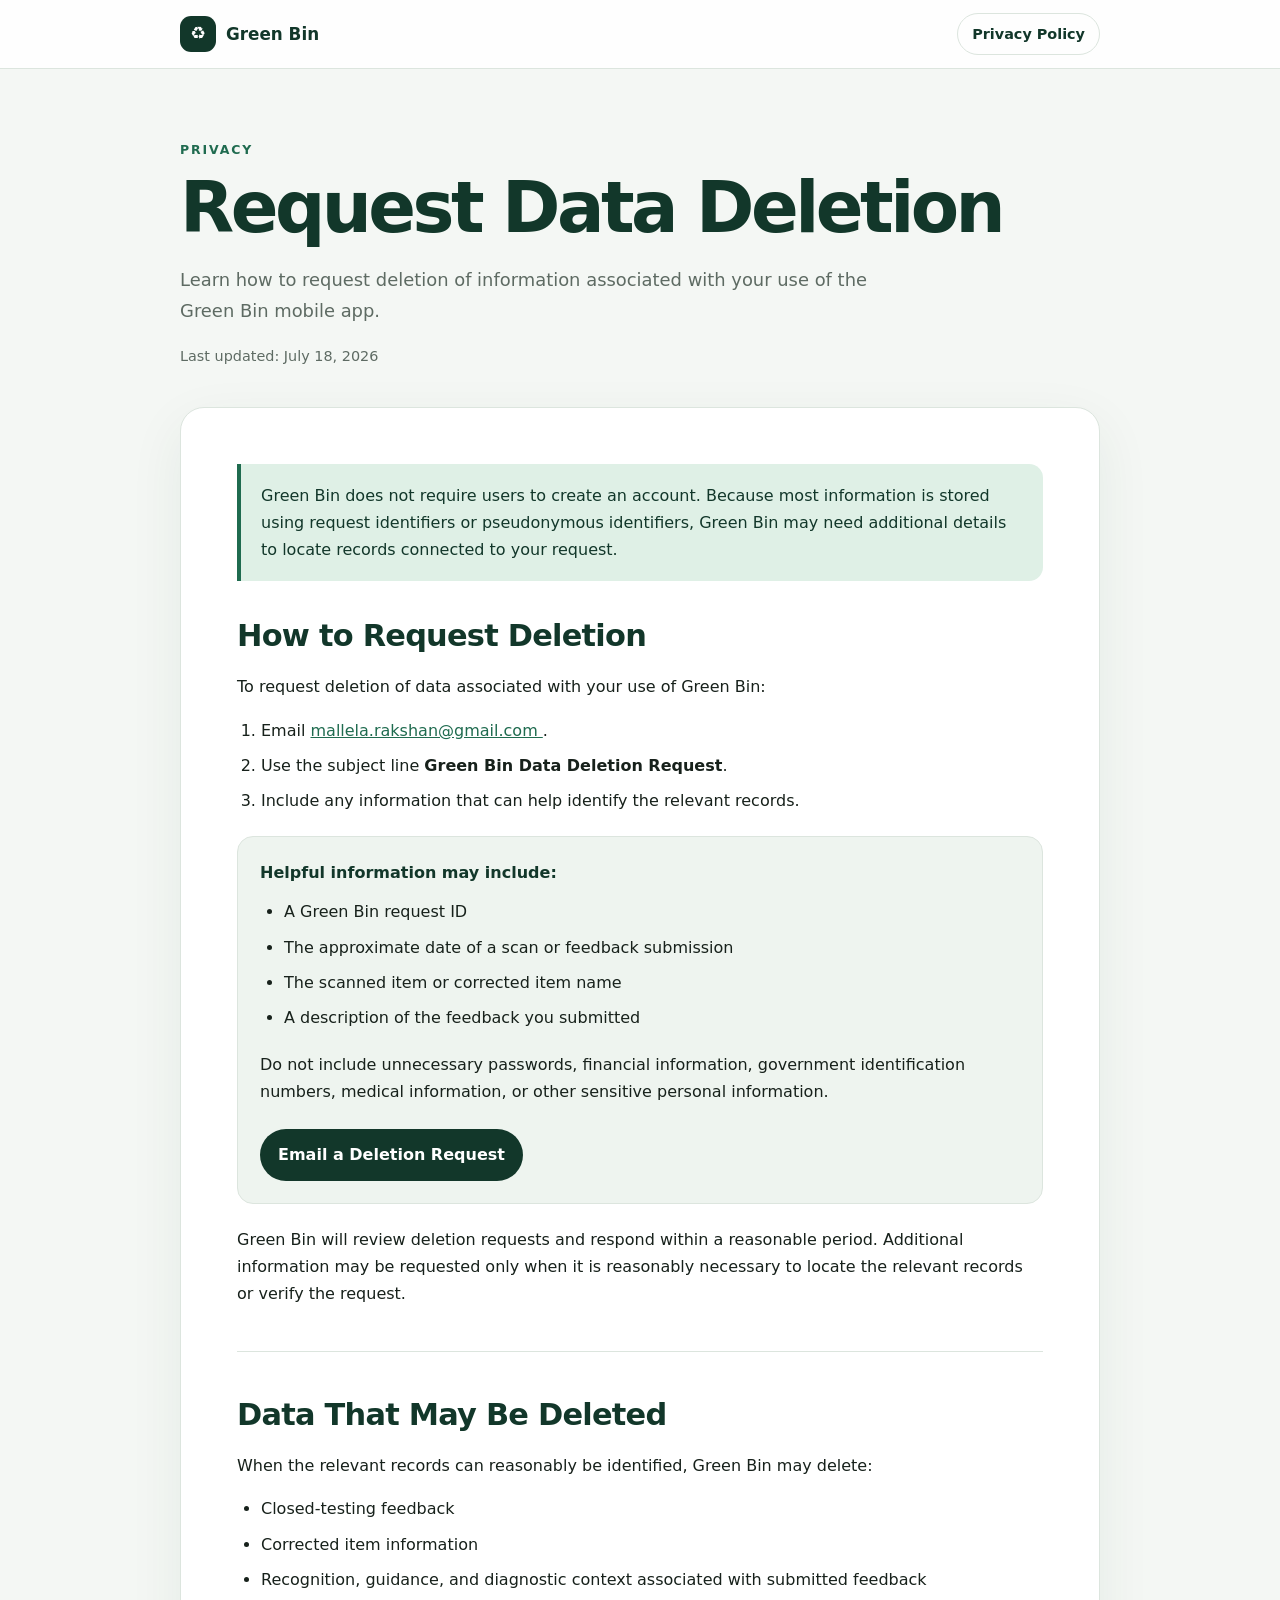
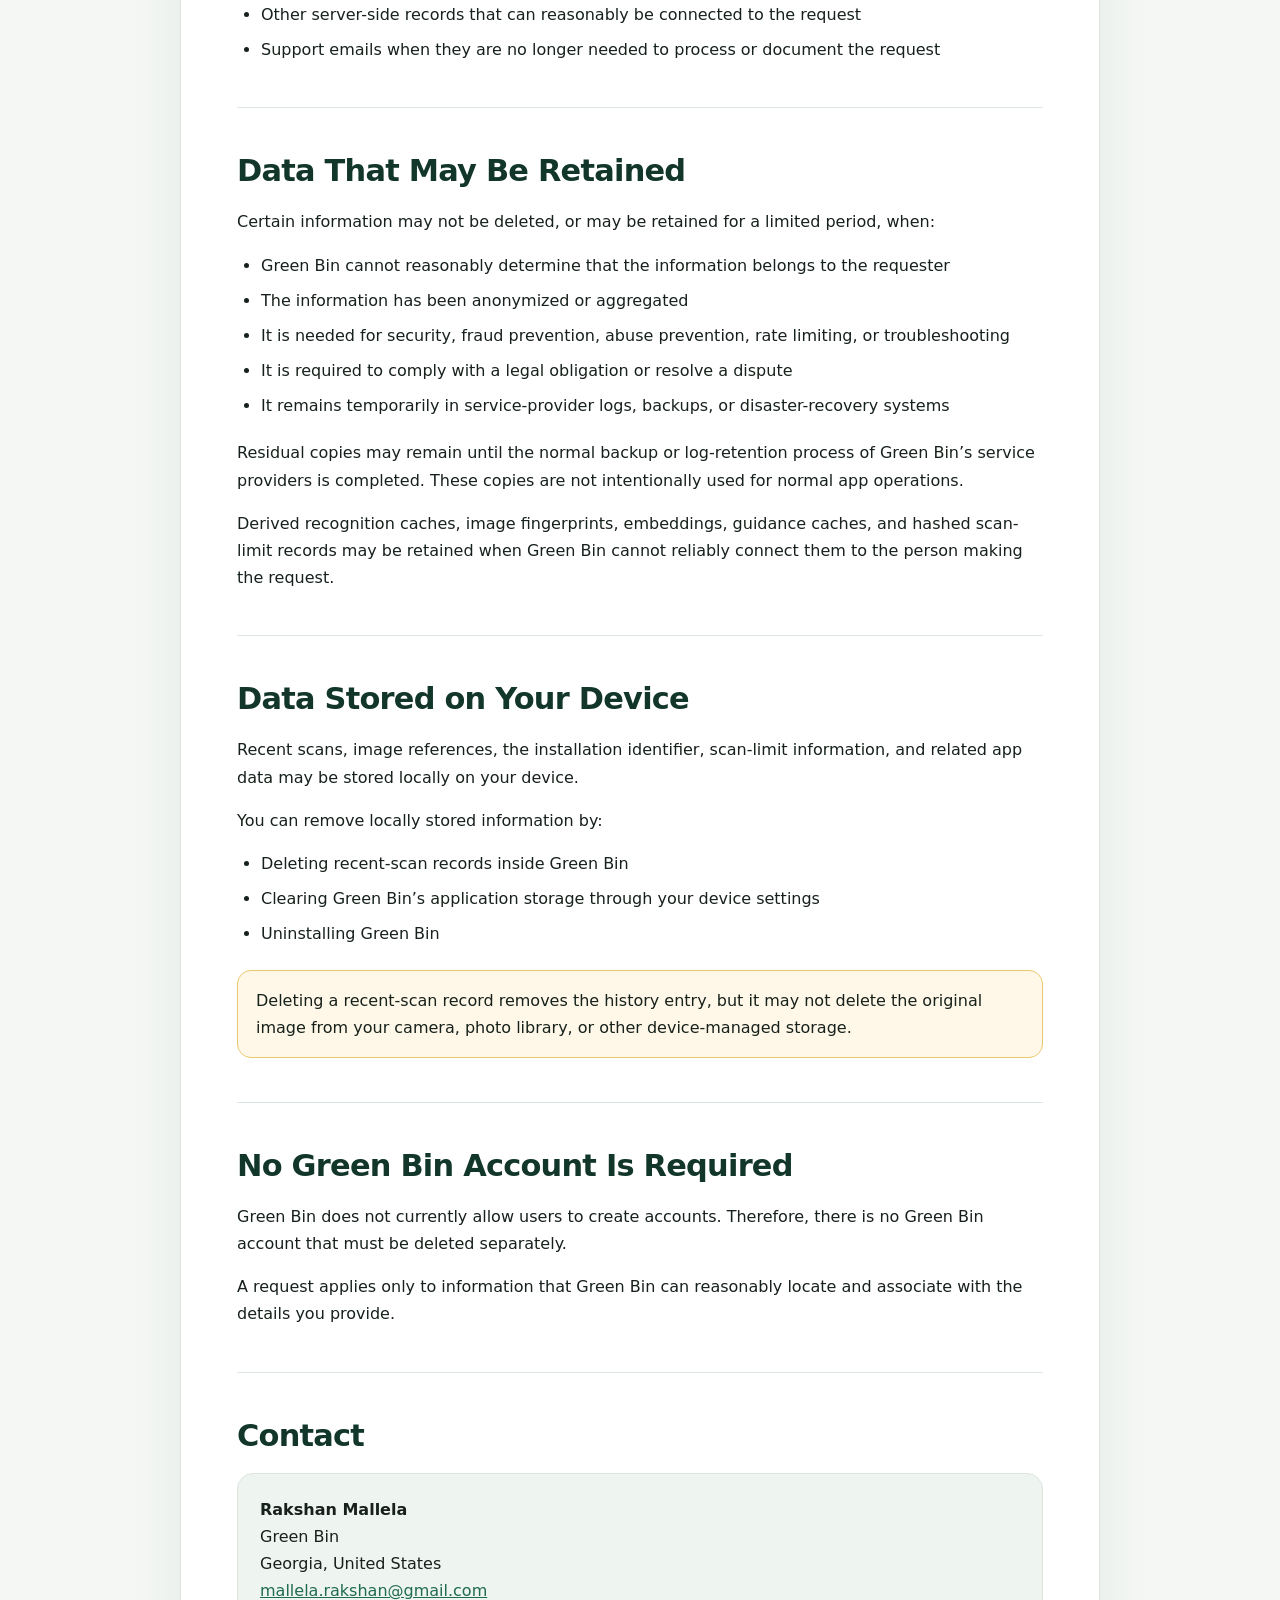
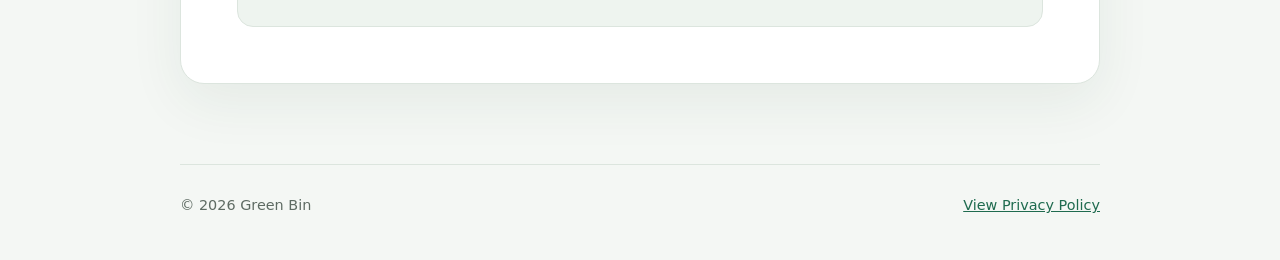
==== delete-data.html @ 5dc66725 "Add data deletion request instructions page This file provides instructions for users to request del" ====
<!doctype html>
<html lang="en">
<head>
  <meta charset="utf-8" />
  <meta
    name="viewport"
    content="width=device-width, initial-scale=1"
  />

  <meta
    name="description"
    content="Instructions for requesting deletion of data associated with the Green Bin mobile app."
  />

  <meta name="theme-color" content="#12372a" />

  <title>Delete Your Data | Green Bin</title>

  <style>
    :root {
      --page-background: #f4f7f4;
      --surface: #ffffff;
      --surface-soft: #eef4ef;
      --primary: #1f6b4f;
      --primary-dark: #12372a;
      --primary-light: #dff0e6;
      --text: #17211b;
      --muted: #5e6b63;
      --border: #dce5de;
      --warning-background: #fff8e8;
      --warning-border: #e7c96c;
      --max-width: 920px;
    }

    * {
      box-sizing: border-box;
    }

    html {
      scroll-behavior: smooth;
    }

    body {
      margin: 0;
      background: var(--page-background);
      color: var(--text);
      font-family:
        Inter,
        ui-sans-serif,
        system-ui,
        -apple-system,
        BlinkMacSystemFont,
        "Segoe UI",
        sans-serif;
      line-height: 1.7;
      -webkit-font-smoothing: antialiased;
    }

    a {
      color: var(--primary);
    }

    a:hover {
      color: var(--primary-dark);
    }

    .site-header {
      border-bottom: 1px solid var(--border);
      background: rgba(255, 255, 255, 0.94);
    }

    .header-inner {
      width: min(calc(100% - 40px), var(--max-width));
      min-height: 68px;
      margin: 0 auto;
      display: flex;
      align-items: center;
      justify-content: space-between;
      gap: 20px;
    }

    .brand {
      display: inline-flex;
      align-items: center;
      gap: 10px;
      color: var(--primary-dark);
      font-size: 1.05rem;
      font-weight: 750;
      text-decoration: none;
    }

    .brand-icon {
      width: 36px;
      height: 36px;
      display: grid;
      place-items: center;
      border-radius: 11px;
      background: var(--primary-dark);
      color: #ffffff;
      font-size: 1.1rem;
    }

    .privacy-link {
      border: 1px solid var(--border);
      border-radius: 999px;
      padding: 8px 14px;
      color: var(--primary-dark);
      font-size: 0.9rem;
      font-weight: 650;
      text-decoration: none;
    }

    .privacy-link:hover {
      background: var(--surface-soft);
    }

    main {
      width: min(calc(100% - 40px), var(--max-width));
      margin: 0 auto;
      padding: 70px 0 80px;
    }

    .hero {
      margin-bottom: 38px;
    }

    .eyebrow {
      margin-bottom: 12px;
      color: var(--primary);
      font-size: 0.78rem;
      font-weight: 800;
      letter-spacing: 0.15em;
      text-transform: uppercase;
    }

    h1 {
      margin: 0;
      color: var(--primary-dark);
      font-size: clamp(2.4rem, 7vw, 4.4rem);
      line-height: 1.04;
      letter-spacing: -0.05em;
    }

    .intro {
      max-width: 720px;
      margin: 20px 0 0;
      color: var(--muted);
      font-size: 1.12rem;
    }

    .updated {
      margin-top: 18px;
      color: var(--muted);
      font-size: 0.9rem;
    }

    .content-card {
      border: 1px solid var(--border);
      border-radius: 24px;
      padding: clamp(24px, 6vw, 56px);
      background: var(--surface);
      box-shadow: 0 18px 55px rgba(31, 69, 49, 0.07);
    }

    section + section {
      margin-top: 44px;
      padding-top: 44px;
      border-top: 1px solid var(--border);
    }

    h2 {
      margin: 0 0 18px;
      color: var(--primary-dark);
      font-size: clamp(1.4rem, 4vw, 1.9rem);
      line-height: 1.25;
      letter-spacing: -0.025em;
    }

    h3 {
      margin: 28px 0 10px;
      color: var(--text);
      font-size: 1.08rem;
    }

    p {
      margin: 0 0 16px;
    }

    ul,
    ol {
      margin: 12px 0 20px;
      padding-left: 24px;
    }

    li {
      margin: 8px 0;
    }

    .notice {
      margin-bottom: 36px;
      border-left: 4px solid var(--primary);
      border-radius: 0 14px 14px 0;
      padding: 18px 20px;
      background: var(--primary-light);
      color: var(--primary-dark);
    }

    .request-box {
      margin: 22px 0;
      border: 1px solid var(--border);
      border-radius: 16px;
      padding: 22px;
      background: var(--surface-soft);
    }

    .request-box strong {
      color: var(--primary-dark);
    }

    .email-button {
      display: inline-flex;
      align-items: center;
      justify-content: center;
      margin-top: 8px;
      border-radius: 999px;
      padding: 12px 18px;
      background: var(--primary-dark);
      color: #ffffff;
      font-weight: 700;
      text-decoration: none;
    }

    .email-button:hover {
      background: var(--primary);
      color: #ffffff;
    }

    .warning {
      margin-top: 22px;
      border: 1px solid var(--warning-border);
      border-radius: 14px;
      padding: 16px 18px;
      background: var(--warning-background);
    }

    .contact-card {
      border: 1px solid var(--border);
      border-radius: 16px;
      padding: 22px;
      background: var(--surface-soft);
    }

    footer {
      width: min(calc(100% - 40px), var(--max-width));
      margin: 0 auto;
      padding: 28px 0 42px;
      border-top: 1px solid var(--border);
      display: flex;
      justify-content: space-between;
      gap: 20px;
      color: var(--muted);
      font-size: 0.9rem;
    }

    @media (max-width: 600px) {
      .header-inner,
      main,
      footer {
        width: min(calc(100% - 24px), var(--max-width));
      }

      .header-inner {
        min-height: 62px;
      }

      .privacy-link {
        padding: 7px 11px;
        font-size: 0.82rem;
      }

      main {
        padding: 46px 0 58px;
      }

      .content-card {
        border-radius: 18px;
        padding: 24px 20px;
      }

      footer {
        flex-direction: column;
      }
    }

    @media print {
      .site-header,
      footer,
      .email-button {
        display: none;
      }

      body {
        background: #ffffff;
      }

      main {
        width: 100%;
        padding: 0;
      }

      .content-card {
        border: none;
        padding: 0;
        box-shadow: none;
      }
    }
  </style>
</head>

<body>
  <header class="site-header">
    <div class="header-inner">
      <a class="brand" href="index.html">
        <span class="brand-icon" aria-hidden="true">♻</span>
        <span>Green Bin</span>
      </a>

      <a class="privacy-link" href="index.html">
        Privacy Policy
      </a>
    </div>
  </header>

  <main>
    <div class="hero">
      <div class="eyebrow">Privacy</div>

      <h1>Request Data Deletion</h1>

      <p class="intro">
        Learn how to request deletion of information associated with
        your use of the Green Bin mobile app.
      </p>

      <p class="updated">
        Last updated: July 18, 2026
      </p>
    </div>

    <article class="content-card">
      <div class="notice">
        Green Bin does not require users to create an account. Because
        most information is stored using request identifiers or
        pseudonymous identifiers, Green Bin may need additional details
        to locate records connected to your request.
      </div>

      <section>
        <h2>How to Request Deletion</h2>

        <p>
          To request deletion of data associated with your use of
          Green Bin:
        </p>

        <ol>
          <li>
            Email
            <a href="mailto:mallela.rakshan@gmail.com">
              mallela.rakshan@gmail.com
            </a>.
          </li>

          <li>
            Use the subject line
            <strong>Green Bin Data Deletion Request</strong>.
          </li>

          <li>
            Include any information that can help identify the relevant
            records.
          </li>
        </ol>

        <div class="request-box">
          <strong>Helpful information may include:</strong>

          <ul>
            <li>A Green Bin request ID</li>
            <li>The approximate date of a scan or feedback submission</li>
            <li>The scanned item or corrected item name</li>
            <li>A description of the feedback you submitted</li>
          </ul>

          <p>
            Do not include unnecessary passwords, financial information,
            government identification numbers, medical information, or
            other sensitive personal information.
          </p>

          <a
            class="email-button"
            href="mailto:mallela.rakshan@gmail.com?subject=Green%20Bin%20Data%20Deletion%20Request"
          >
            Email a Deletion Request
          </a>
        </div>

        <p>
          Green Bin will review deletion requests and respond within a
          reasonable period. Additional information may be requested
          only when it is reasonably necessary to locate the relevant
          records or verify the request.
        </p>
      </section>

      <section>
        <h2>Data That May Be Deleted</h2>

        <p>
          When the relevant records can reasonably be identified,
          Green Bin may delete:
        </p>

        <ul>
          <li>Closed-testing feedback</li>
          <li>Corrected item information</li>
          <li>
            Recognition, guidance, and diagnostic context associated
            with submitted feedback
          </li>
          <li>
            Other server-side records that can reasonably be connected
            to the request
          </li>
          <li>
            Support emails when they are no longer needed to process or
            document the request
          </li>
        </ul>
      </section>

      <section>
        <h2>Data That May Be Retained</h2>

        <p>
          Certain information may not be deleted, or may be retained for
          a limited period, when:
        </p>

        <ul>
          <li>
            Green Bin cannot reasonably determine that the information
            belongs to the requester
          </li>
          <li>
            The information has been anonymized or aggregated
          </li>
          <li>
            It is needed for security, fraud prevention, abuse
            prevention, rate limiting, or troubleshooting
          </li>
          <li>
            It is required to comply with a legal obligation or resolve
            a dispute
          </li>
          <li>
            It remains temporarily in service-provider logs, backups, or
            disaster-recovery systems
          </li>
        </ul>

        <p>
          Residual copies may remain until the normal backup or
          log-retention process of Green Bin’s service providers is
          completed. These copies are not intentionally used for normal
          app operations.
        </p>

        <p>
          Derived recognition caches, image fingerprints, embeddings,
          guidance caches, and hashed scan-limit records may be retained
          when Green Bin cannot reliably connect them to the person
          making the request.
        </p>
      </section>

      <section>
        <h2>Data Stored on Your Device</h2>

        <p>
          Recent scans, image references, the installation identifier,
          scan-limit information, and related app data may be stored
          locally on your device.
        </p>

        <p>You can remove locally stored information by:</p>

        <ul>
          <li>Deleting recent-scan records inside Green Bin</li>
          <li>
            Clearing Green Bin’s application storage through your device
            settings
          </li>
          <li>Uninstalling Green Bin</li>
        </ul>

        <div class="warning">
          Deleting a recent-scan record removes the history entry, but it
          may not delete the original image from your camera, photo
          library, or other device-managed storage.
        </div>
      </section>

      <section>
        <h2>No Green Bin Account Is Required</h2>

        <p>
          Green Bin does not currently allow users to create accounts.
          Therefore, there is no Green Bin account that must be deleted
          separately.
        </p>

        <p>
          A request applies only to information that Green Bin can
          reasonably locate and associate with the details you provide.
        </p>
      </section>

      <section>
        <h2>Contact</h2>

        <div class="contact-card">
          <strong>Rakshan Mallela</strong><br />
          Green Bin<br />
          Georgia, United States<br />
          <a href="mailto:mallela.rakshan@gmail.com">
            mallela.rakshan@gmail.com
          </a>
        </div>
      </section>
    </article>
  </main>

  <footer>
    <span>© 2026 Green Bin</span>

    <a href="index.html">
      View Privacy Policy
    </a>
  </footer>
</body>
</html>
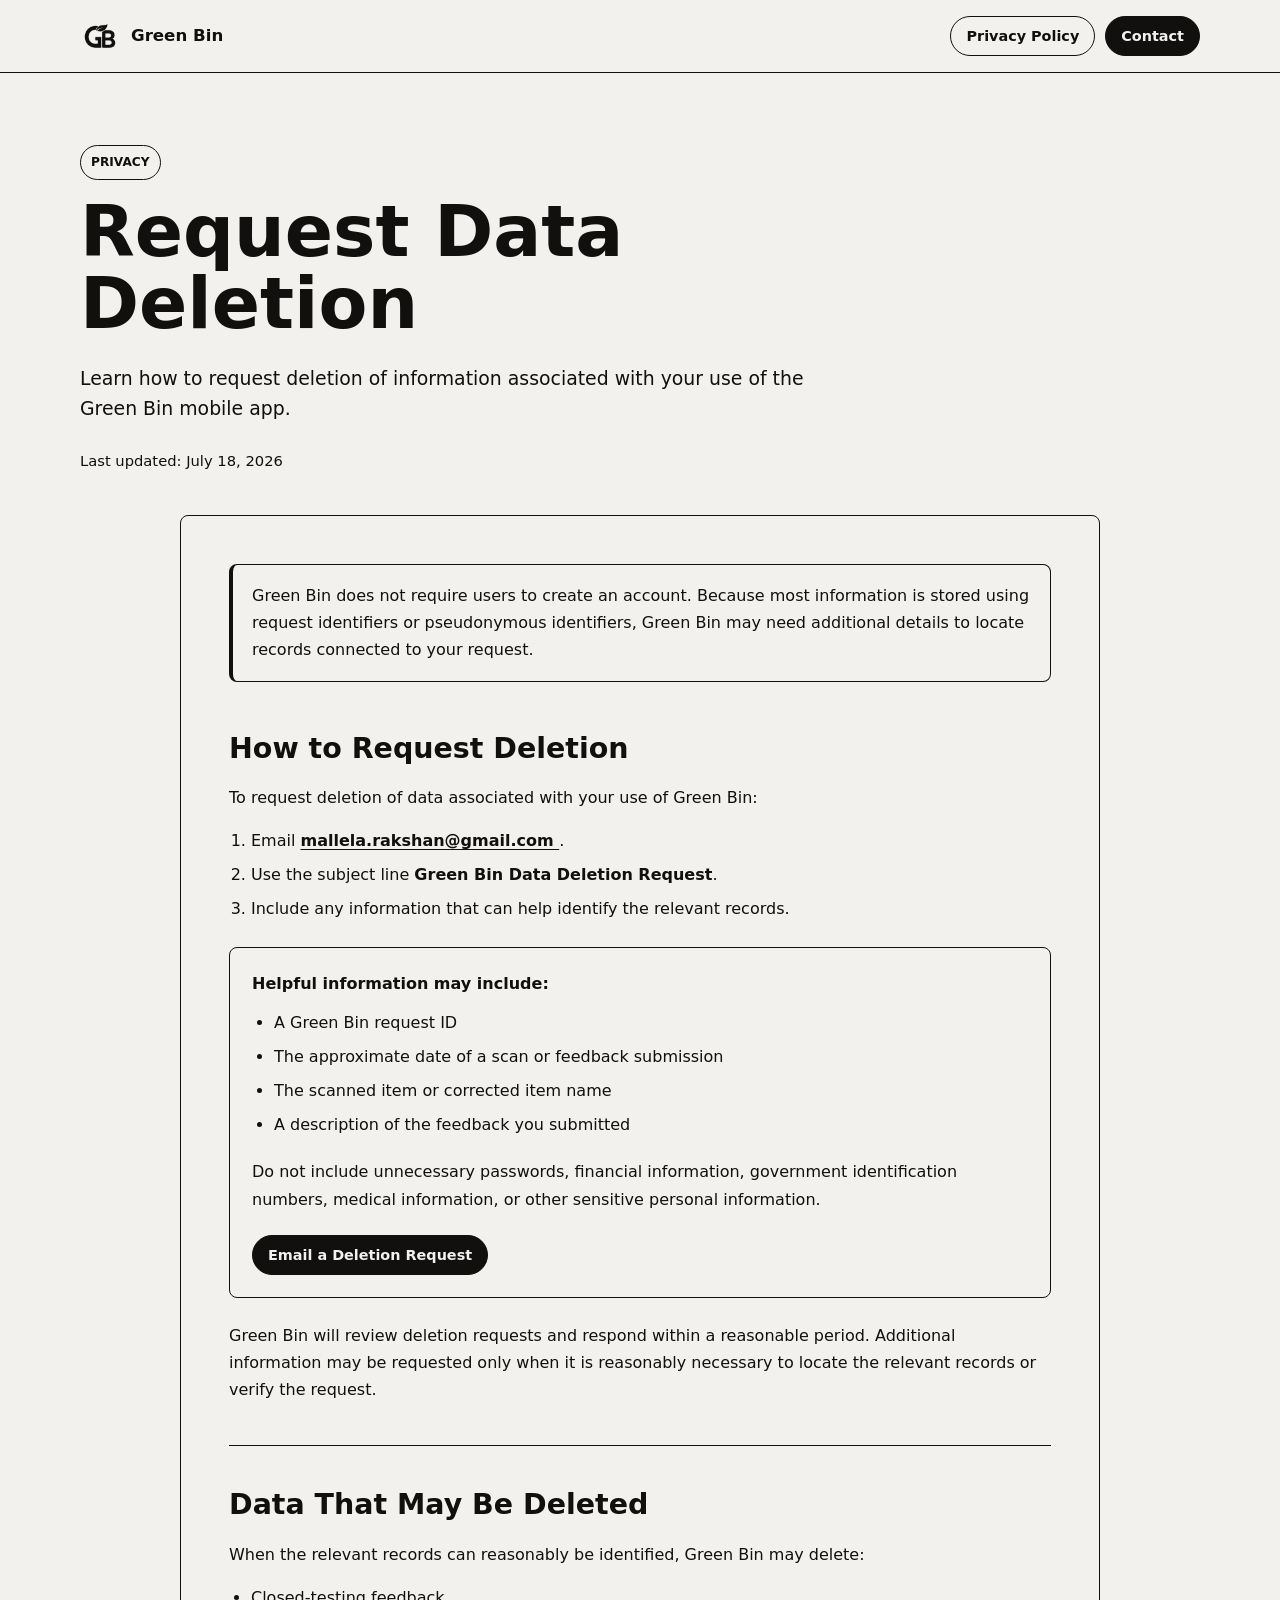
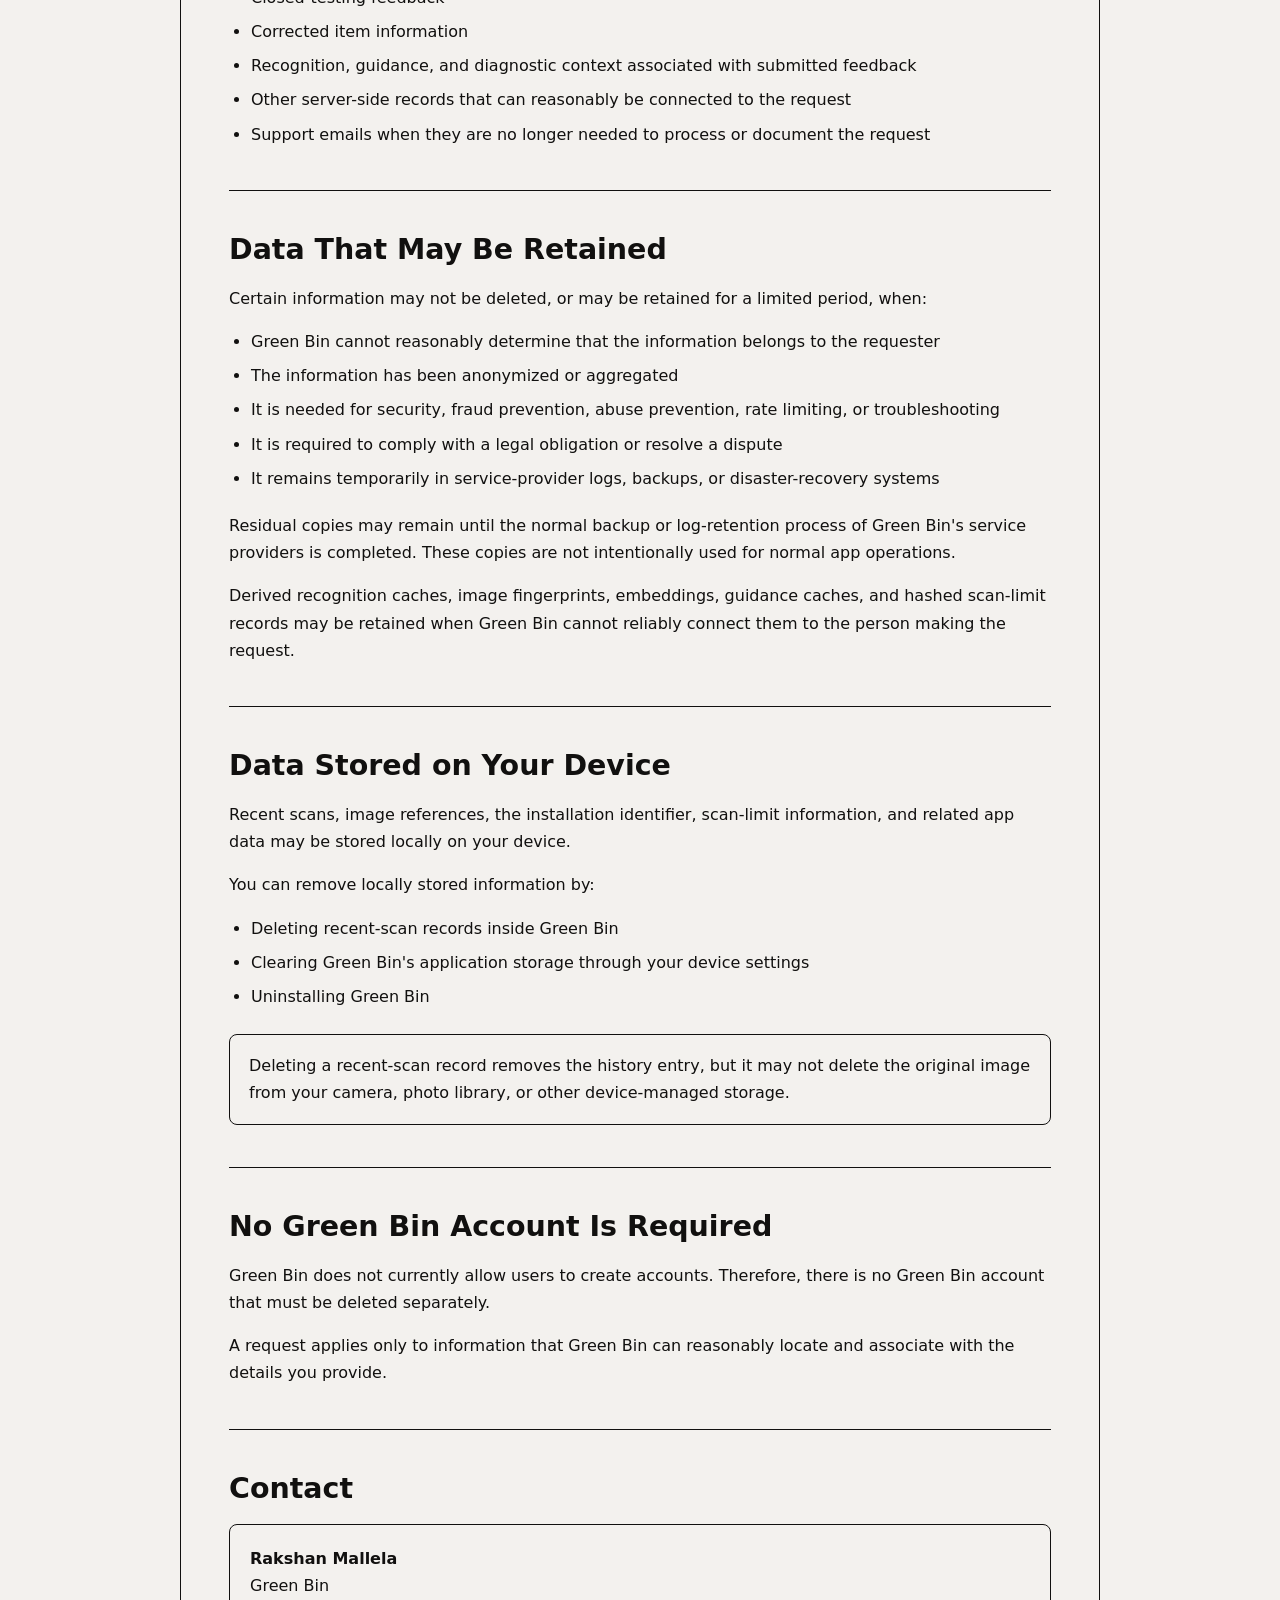
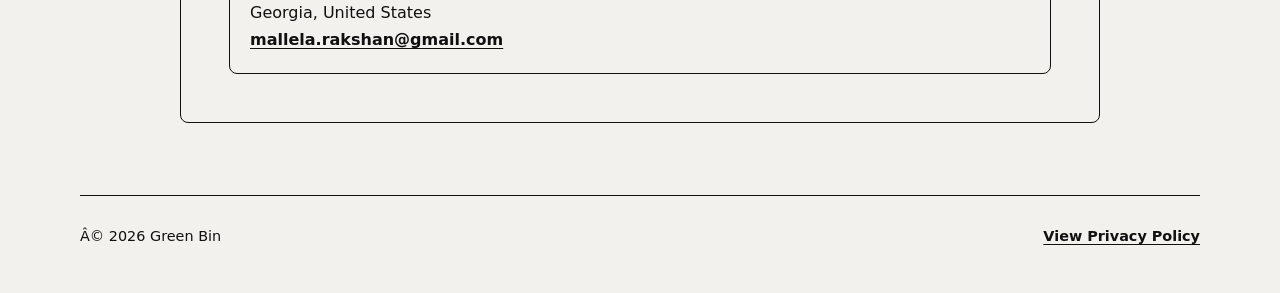
==== commit e187a057: "Update Privacy policy UI" ====
--- a/delete-data.html
+++ b/delete-data.html
@@ -12,322 +12,33 @@
     content="Instructions for requesting deletion of data associated with the Green Bin mobile app."
   />
 
-  <meta name="theme-color" content="#12372a" />
+  <meta name="theme-color" content="#F3F1EE" />
 
   <title>Delete Your Data | Green Bin</title>
 
-  <style>
-    :root {
-      --page-background: #f4f7f4;
-      --surface: #ffffff;
-      --surface-soft: #eef4ef;
-      --primary: #1f6b4f;
-      --primary-dark: #12372a;
-      --primary-light: #dff0e6;
-      --text: #17211b;
-      --muted: #5e6b63;
-      --border: #dce5de;
-      --warning-background: #fff8e8;
-      --warning-border: #e7c96c;
-      --max-width: 920px;
-    }
-
-    * {
-      box-sizing: border-box;
-    }
-
-    html {
-      scroll-behavior: smooth;
-    }
-
-    body {
-      margin: 0;
-      background: var(--page-background);
-      color: var(--text);
-      font-family:
-        Inter,
-        ui-sans-serif,
-        system-ui,
-        -apple-system,
-        BlinkMacSystemFont,
-        "Segoe UI",
-        sans-serif;
-      line-height: 1.7;
-      -webkit-font-smoothing: antialiased;
-    }
-
-    a {
-      color: var(--primary);
-    }
-
-    a:hover {
-      color: var(--primary-dark);
-    }
-
-    .site-header {
-      border-bottom: 1px solid var(--border);
-      background: rgba(255, 255, 255, 0.94);
-    }
-
-    .header-inner {
-      width: min(calc(100% - 40px), var(--max-width));
-      min-height: 68px;
-      margin: 0 auto;
-      display: flex;
-      align-items: center;
-      justify-content: space-between;
-      gap: 20px;
-    }
-
-    .brand {
-      display: inline-flex;
-      align-items: center;
-      gap: 10px;
-      color: var(--primary-dark);
-      font-size: 1.05rem;
-      font-weight: 750;
-      text-decoration: none;
-    }
-
-    .brand-icon {
-      width: 36px;
-      height: 36px;
-      display: grid;
-      place-items: center;
-      border-radius: 11px;
-      background: var(--primary-dark);
-      color: #ffffff;
-      font-size: 1.1rem;
-    }
-
-    .privacy-link {
-      border: 1px solid var(--border);
-      border-radius: 999px;
-      padding: 8px 14px;
-      color: var(--primary-dark);
-      font-size: 0.9rem;
-      font-weight: 650;
-      text-decoration: none;
-    }
-
-    .privacy-link:hover {
-      background: var(--surface-soft);
-    }
-
-    main {
-      width: min(calc(100% - 40px), var(--max-width));
-      margin: 0 auto;
-      padding: 70px 0 80px;
-    }
-
-    .hero {
-      margin-bottom: 38px;
-    }
-
-    .eyebrow {
-      margin-bottom: 12px;
-      color: var(--primary);
-      font-size: 0.78rem;
-      font-weight: 800;
-      letter-spacing: 0.15em;
-      text-transform: uppercase;
-    }
-
-    h1 {
-      margin: 0;
-      color: var(--primary-dark);
-      font-size: clamp(2.4rem, 7vw, 4.4rem);
-      line-height: 1.04;
-      letter-spacing: -0.05em;
-    }
-
-    .intro {
-      max-width: 720px;
-      margin: 20px 0 0;
-      color: var(--muted);
-      font-size: 1.12rem;
-    }
-
-    .updated {
-      margin-top: 18px;
-      color: var(--muted);
-      font-size: 0.9rem;
-    }
-
-    .content-card {
-      border: 1px solid var(--border);
-      border-radius: 24px;
-      padding: clamp(24px, 6vw, 56px);
-      background: var(--surface);
-      box-shadow: 0 18px 55px rgba(31, 69, 49, 0.07);
-    }
-
-    section + section {
-      margin-top: 44px;
-      padding-top: 44px;
-      border-top: 1px solid var(--border);
-    }
-
-    h2 {
-      margin: 0 0 18px;
-      color: var(--primary-dark);
-      font-size: clamp(1.4rem, 4vw, 1.9rem);
-      line-height: 1.25;
-      letter-spacing: -0.025em;
-    }
-
-    h3 {
-      margin: 28px 0 10px;
-      color: var(--text);
-      font-size: 1.08rem;
-    }
-
-    p {
-      margin: 0 0 16px;
-    }
-
-    ul,
-    ol {
-      margin: 12px 0 20px;
-      padding-left: 24px;
-    }
-
-    li {
-      margin: 8px 0;
-    }
-
-    .notice {
-      margin-bottom: 36px;
-      border-left: 4px solid var(--primary);
-      border-radius: 0 14px 14px 0;
-      padding: 18px 20px;
-      background: var(--primary-light);
-      color: var(--primary-dark);
-    }
-
-    .request-box {
-      margin: 22px 0;
-      border: 1px solid var(--border);
-      border-radius: 16px;
-      padding: 22px;
-      background: var(--surface-soft);
-    }
-
-    .request-box strong {
-      color: var(--primary-dark);
-    }
-
-    .email-button {
-      display: inline-flex;
-      align-items: center;
-      justify-content: center;
-      margin-top: 8px;
-      border-radius: 999px;
-      padding: 12px 18px;
-      background: var(--primary-dark);
-      color: #ffffff;
-      font-weight: 700;
-      text-decoration: none;
-    }
-
-    .email-button:hover {
-      background: var(--primary);
-      color: #ffffff;
-    }
-
-    .warning {
-      margin-top: 22px;
-      border: 1px solid var(--warning-border);
-      border-radius: 14px;
-      padding: 16px 18px;
-      background: var(--warning-background);
-    }
-
-    .contact-card {
-      border: 1px solid var(--border);
-      border-radius: 16px;
-      padding: 22px;
-      background: var(--surface-soft);
-    }
-
-    footer {
-      width: min(calc(100% - 40px), var(--max-width));
-      margin: 0 auto;
-      padding: 28px 0 42px;
-      border-top: 1px solid var(--border);
-      display: flex;
-      justify-content: space-between;
-      gap: 20px;
-      color: var(--muted);
-      font-size: 0.9rem;
-    }
-
-    @media (max-width: 600px) {
-      .header-inner,
-      main,
-      footer {
-        width: min(calc(100% - 24px), var(--max-width));
-      }
-
-      .header-inner {
-        min-height: 62px;
-      }
-
-      .privacy-link {
-        padding: 7px 11px;
-        font-size: 0.82rem;
-      }
-
-      main {
-        padding: 46px 0 58px;
-      }
-
-      .content-card {
-        border-radius: 18px;
-        padding: 24px 20px;
-      }
-
-      footer {
-        flex-direction: column;
-      }
-    }
-
-    @media print {
-      .site-header,
-      footer,
-      .email-button {
-        display: none;
-      }
-
-      body {
-        background: #ffffff;
-      }
-
-      main {
-        width: 100%;
-        padding: 0;
-      }
-
-      .content-card {
-        border: none;
-        padding: 0;
-        box-shadow: none;
-      }
-    }
-  </style>
+  <link rel="icon" type="image/png" href="icon.png" />
+  <link rel="apple-touch-icon" href="icon.png" />
+  <link rel="stylesheet" href="/styles.css" />
+  <link rel="stylesheet" href="./styles.css" />
 </head>
 
 <body>
   <header class="site-header">
     <div class="header-inner">
       <a class="brand" href="index.html">
-        <span class="brand-icon" aria-hidden="true">♻</span>
+        <img class="brand-logo" src="icon.png" alt="" width="40" height="40" aria-hidden="true" />
         <span>Green Bin</span>
       </a>
 
-      <a class="privacy-link" href="index.html">
-        Privacy Policy
-      </a>
+      <nav class="header-actions" aria-label="Legal links">
+        <a class="privacy-link" href="index.html">
+          Privacy Policy
+        </a>
+
+        <a class="contact-link" href="mailto:mallela.rakshan@gmail.com">
+          Contact
+        </a>
+      </nav>
     </div>
   </header>
 
@@ -472,7 +183,7 @@
 
         <p>
           Residual copies may remain until the normal backup or
-          log-retention process of Green Bin’s service providers is
+          log-retention process of Green Bin's service providers is
           completed. These copies are not intentionally used for normal
           app operations.
         </p>
@@ -499,7 +210,7 @@
         <ul>
           <li>Deleting recent-scan records inside Green Bin</li>
           <li>
-            Clearing Green Bin’s application storage through your device
+            Clearing Green Bin's application storage through your device
             settings
           </li>
           <li>Uninstalling Green Bin</li>
@@ -543,7 +254,7 @@
   </main>
 
   <footer>
-    <span>© 2026 Green Bin</span>
+    <span>Â© 2026 Green Bin</span>
 
     <a href="index.html">
       View Privacy Policy
--- a/styles.css
+++ b/styles.css
@@ -0,0 +1,474 @@
+:root {
+  color-scheme: light;
+
+  --background: #F3F1EE;
+  --text: #11100F;
+  --max-width: 1120px;
+  --font-heading: "Arial Rounded MT Bold", "Trebuchet MS", system-ui, sans-serif;
+  --font-body: Inter, -apple-system, BlinkMacSystemFont, "Segoe UI", system-ui, sans-serif;
+}
+
+* {
+  box-sizing: border-box;
+}
+
+html {
+  scroll-behavior: smooth;
+  scroll-padding-top: 96px;
+}
+
+body {
+  margin: 0;
+  min-height: 100vh;
+  background: var(--background);
+  color: var(--text);
+  font-family: var(--font-body);
+  font-size: 1rem;
+  line-height: 1.7;
+  -webkit-font-smoothing: antialiased;
+  text-rendering: optimizeLegibility;
+}
+
+a {
+  color: var(--text);
+  font-weight: 700;
+  text-decoration-thickness: 1px;
+  text-underline-offset: 3px;
+}
+
+a:hover {
+  text-decoration-thickness: 2px;
+}
+
+.site-header {
+  position: sticky;
+  top: 0;
+  z-index: 10;
+  border-bottom: 1px solid var(--text);
+  background: var(--background);
+}
+
+.header-inner {
+  width: min(calc(100% - 40px), var(--max-width));
+  min-height: 72px;
+  margin: 0 auto;
+  display: flex;
+  align-items: center;
+  justify-content: space-between;
+  gap: 20px;
+}
+
+.brand {
+  display: inline-flex;
+  align-items: center;
+  gap: 11px;
+  color: var(--text);
+  font-family: var(--font-heading);
+  font-size: 1.04rem;
+  font-weight: 800;
+  text-decoration: none;
+}
+
+.brand-logo {
+  width: 40px;
+  height: 40px;
+  display: block;
+  border-radius: 8px;
+  object-fit: contain;
+}
+
+.header-actions {
+  display: flex;
+  align-items: center;
+  gap: 10px;
+}
+
+.nav-link,
+.contact-link,
+.privacy-link,
+.email-button {
+  min-height: 40px;
+  display: inline-flex;
+  align-items: center;
+  justify-content: center;
+  border: 1px solid var(--text);
+  border-radius: 999px;
+  padding: 9px 15px;
+  background: var(--background);
+  color: var(--text);
+  font-size: 0.9rem;
+  font-weight: 750;
+  line-height: 1;
+  text-decoration: none;
+}
+
+.contact-link,
+.email-button {
+  background: var(--text);
+  color: var(--background);
+}
+
+.nav-link:hover,
+.contact-link:hover,
+.privacy-link:hover,
+.email-button:hover {
+  outline: 2px solid var(--text);
+  outline-offset: 2px;
+}
+
+.contact-link:active,
+.email-button:active {
+  transform: translateY(1px) scale(0.99);
+}
+
+main {
+  width: 100%;
+}
+
+.hero {
+  width: min(calc(100% - 40px), var(--max-width));
+  margin: 0 auto;
+  padding: 72px 0 42px;
+}
+
+.eyebrow {
+  width: fit-content;
+  margin-bottom: 16px;
+  border: 1px solid var(--text);
+  border-radius: 999px;
+  padding: 6px 10px;
+  background: var(--background);
+  color: var(--text);
+  font-size: 0.76rem;
+  font-weight: 850;
+  letter-spacing: 0;
+  text-transform: uppercase;
+}
+
+h1 {
+  max-width: 780px;
+  margin: 0;
+  color: var(--text);
+  font-family: var(--font-heading);
+  font-size: 4.45rem;
+  font-weight: 850;
+  line-height: 1.02;
+  letter-spacing: 0;
+}
+
+.intro {
+  max-width: 740px;
+  margin: 22px 0 0;
+  color: var(--text);
+  font-size: 1.18rem;
+  line-height: 1.62;
+}
+
+.meta,
+.updated {
+  display: flex;
+  flex-wrap: wrap;
+  gap: 9px;
+  margin: 24px 0 0;
+  color: var(--text);
+  font-size: 0.92rem;
+}
+
+.content-layout {
+  width: min(calc(100% - 40px), var(--max-width));
+  margin: 0 auto 72px;
+  display: grid;
+  grid-template-columns: 232px minmax(0, 1fr);
+  gap: 30px;
+  align-items: start;
+}
+
+.toc {
+  position: sticky;
+  top: 96px;
+  padding: 16px;
+  border: 1px solid var(--text);
+  border-radius: 8px;
+  background: var(--background);
+}
+
+.toc-title {
+  margin-bottom: 10px;
+  color: var(--text);
+  font-family: var(--font-heading);
+  font-size: 0.82rem;
+  font-weight: 850;
+  letter-spacing: 0;
+  text-transform: uppercase;
+}
+
+.toc nav {
+  display: grid;
+  gap: 2px;
+}
+
+.toc a {
+  border-radius: 6px;
+  padding: 8px;
+  color: var(--text);
+  font-size: 0.88rem;
+  font-weight: 650;
+  line-height: 1.35;
+  text-decoration: none;
+}
+
+.toc a:hover {
+  outline: 1px solid var(--text);
+}
+
+.policy,
+.content-card {
+  min-width: 0;
+  border: 1px solid var(--text);
+  border-radius: 8px;
+  background: var(--background);
+}
+
+.policy {
+  padding: 52px;
+}
+
+.content-card {
+  width: min(calc(100% - 40px), 920px);
+  margin: 0 auto 72px;
+  padding: 48px;
+}
+
+.notice,
+.request-box,
+.warning,
+.contact-card {
+  border-radius: 8px;
+}
+
+.notice {
+  margin-bottom: 42px;
+  border: 1px solid var(--text);
+  border-left: 4px solid var(--text);
+  padding: 17px 19px;
+  background: var(--background);
+  color: var(--text);
+}
+
+.request-box {
+  margin: 24px 0;
+  border: 1px solid var(--text);
+  padding: 22px;
+  background: var(--background);
+}
+
+.request-box strong {
+  color: var(--text);
+}
+
+.email-button {
+  width: fit-content;
+  margin-top: 6px;
+}
+
+.warning {
+  margin: 24px 0;
+  border: 1px solid var(--text);
+  padding: 17px 19px;
+  background: var(--background);
+  color: var(--text);
+}
+
+.policy section,
+.content-card section {
+  padding-top: 8px;
+}
+
+.policy section + section,
+.content-card section + section {
+  margin-top: 42px;
+  padding-top: 42px;
+  border-top: 1px solid var(--text);
+}
+
+h2 {
+  margin: 0 0 18px;
+  color: var(--text);
+  font-family: var(--font-heading);
+  font-size: 1.78rem;
+  font-weight: 850;
+  line-height: 1.2;
+  letter-spacing: 0;
+}
+
+h3 {
+  margin: 30px 0 10px;
+  color: var(--text);
+  font-family: var(--font-heading);
+  font-size: 1.12rem;
+  font-weight: 850;
+  line-height: 1.35;
+}
+
+p {
+  margin: 0 0 16px;
+}
+
+ul,
+ol {
+  margin: 12px 0 20px;
+  padding-left: 22px;
+}
+
+li {
+  margin: 7px 0;
+}
+
+.contact-card {
+  border: 1px solid var(--text);
+  padding: 20px;
+  background: var(--background);
+}
+
+footer {
+  width: min(calc(100% - 40px), var(--max-width));
+  margin: 0 auto;
+  padding: 28px 0 44px;
+  border-top: 1px solid var(--text);
+  display: flex;
+  justify-content: space-between;
+  gap: 20px;
+  color: var(--text);
+  font-size: 0.9rem;
+}
+
+footer a {
+  color: var(--text);
+}
+
+@media (max-width: 900px) {
+  h1 {
+    font-size: 3.35rem;
+  }
+
+  .content-layout {
+    grid-template-columns: 1fr;
+  }
+
+  .toc {
+    position: static;
+  }
+
+  .toc nav {
+    grid-template-columns: repeat(2, minmax(0, 1fr));
+  }
+
+  .policy,
+  .content-card {
+    padding: 34px;
+  }
+}
+
+@media (max-width: 620px) {
+  .header-inner,
+  .hero,
+  .content-layout,
+  .content-card,
+  footer {
+    width: min(calc(100% - 24px), var(--max-width));
+  }
+
+  .site-header {
+    position: static;
+  }
+
+  .header-inner {
+    min-height: 64px;
+    align-items: flex-start;
+    flex-direction: column;
+    justify-content: center;
+    padding: 12px 0;
+  }
+
+  .header-actions {
+    width: 100%;
+    flex-wrap: wrap;
+  }
+
+  .nav-link,
+  .contact-link,
+  .privacy-link {
+    min-height: 38px;
+    padding: 8px 12px;
+    font-size: 0.86rem;
+  }
+
+  .hero {
+    padding: 44px 0 30px;
+  }
+
+  h1 {
+    font-size: 2.45rem;
+  }
+
+  .intro {
+    font-size: 1.04rem;
+  }
+
+  .dot {
+    display: none;
+  }
+
+  .meta,
+  .updated {
+    display: grid;
+  }
+
+  .policy,
+  .content-card {
+    padding: 24px 20px;
+  }
+
+  .toc nav {
+    grid-template-columns: 1fr;
+  }
+
+  footer {
+    flex-direction: column;
+  }
+}
+
+@media (prefers-reduced-motion: reduce) {
+  html {
+    scroll-behavior: auto;
+  }
+}
+
+@media print {
+  .site-header,
+  .toc,
+  footer,
+  .email-button {
+    display: none;
+  }
+
+  .hero,
+  .content-layout,
+  .content-card {
+    width: 100%;
+  }
+
+  .hero {
+    padding: 0 0 24px;
+  }
+
+  .content-layout {
+    display: block;
+  }
+
+  .policy,
+  .content-card {
+    border: 0;
+    padding: 0;
+  }
+}
--- a/styles.css
+++ b/styles.css
@@ -0,0 +1,474 @@
+:root {
+  color-scheme: light;
+
+  --background: #F3F1EE;
+  --text: #11100F;
+  --max-width: 1120px;
+  --font-heading: "Arial Rounded MT Bold", "Trebuchet MS", system-ui, sans-serif;
+  --font-body: Inter, -apple-system, BlinkMacSystemFont, "Segoe UI", system-ui, sans-serif;
+}
+
+* {
+  box-sizing: border-box;
+}
+
+html {
+  scroll-behavior: smooth;
+  scroll-padding-top: 96px;
+}
+
+body {
+  margin: 0;
+  min-height: 100vh;
+  background: var(--background);
+  color: var(--text);
+  font-family: var(--font-body);
+  font-size: 1rem;
+  line-height: 1.7;
+  -webkit-font-smoothing: antialiased;
+  text-rendering: optimizeLegibility;
+}
+
+a {
+  color: var(--text);
+  font-weight: 700;
+  text-decoration-thickness: 1px;
+  text-underline-offset: 3px;
+}
+
+a:hover {
+  text-decoration-thickness: 2px;
+}
+
+.site-header {
+  position: sticky;
+  top: 0;
+  z-index: 10;
+  border-bottom: 1px solid var(--text);
+  background: var(--background);
+}
+
+.header-inner {
+  width: min(calc(100% - 40px), var(--max-width));
+  min-height: 72px;
+  margin: 0 auto;
+  display: flex;
+  align-items: center;
+  justify-content: space-between;
+  gap: 20px;
+}
+
+.brand {
+  display: inline-flex;
+  align-items: center;
+  gap: 11px;
+  color: var(--text);
+  font-family: var(--font-heading);
+  font-size: 1.04rem;
+  font-weight: 800;
+  text-decoration: none;
+}
+
+.brand-logo {
+  width: 40px;
+  height: 40px;
+  display: block;
+  border-radius: 8px;
+  object-fit: contain;
+}
+
+.header-actions {
+  display: flex;
+  align-items: center;
+  gap: 10px;
+}
+
+.nav-link,
+.contact-link,
+.privacy-link,
+.email-button {
+  min-height: 40px;
+  display: inline-flex;
+  align-items: center;
+  justify-content: center;
+  border: 1px solid var(--text);
+  border-radius: 999px;
+  padding: 9px 15px;
+  background: var(--background);
+  color: var(--text);
+  font-size: 0.9rem;
+  font-weight: 750;
+  line-height: 1;
+  text-decoration: none;
+}
+
+.contact-link,
+.email-button {
+  background: var(--text);
+  color: var(--background);
+}
+
+.nav-link:hover,
+.contact-link:hover,
+.privacy-link:hover,
+.email-button:hover {
+  outline: 2px solid var(--text);
+  outline-offset: 2px;
+}
+
+.contact-link:active,
+.email-button:active {
+  transform: translateY(1px) scale(0.99);
+}
+
+main {
+  width: 100%;
+}
+
+.hero {
+  width: min(calc(100% - 40px), var(--max-width));
+  margin: 0 auto;
+  padding: 72px 0 42px;
+}
+
+.eyebrow {
+  width: fit-content;
+  margin-bottom: 16px;
+  border: 1px solid var(--text);
+  border-radius: 999px;
+  padding: 6px 10px;
+  background: var(--background);
+  color: var(--text);
+  font-size: 0.76rem;
+  font-weight: 850;
+  letter-spacing: 0;
+  text-transform: uppercase;
+}
+
+h1 {
+  max-width: 780px;
+  margin: 0;
+  color: var(--text);
+  font-family: var(--font-heading);
+  font-size: 4.45rem;
+  font-weight: 850;
+  line-height: 1.02;
+  letter-spacing: 0;
+}
+
+.intro {
+  max-width: 740px;
+  margin: 22px 0 0;
+  color: var(--text);
+  font-size: 1.18rem;
+  line-height: 1.62;
+}
+
+.meta,
+.updated {
+  display: flex;
+  flex-wrap: wrap;
+  gap: 9px;
+  margin: 24px 0 0;
+  color: var(--text);
+  font-size: 0.92rem;
+}
+
+.content-layout {
+  width: min(calc(100% - 40px), var(--max-width));
+  margin: 0 auto 72px;
+  display: grid;
+  grid-template-columns: 232px minmax(0, 1fr);
+  gap: 30px;
+  align-items: start;
+}
+
+.toc {
+  position: sticky;
+  top: 96px;
+  padding: 16px;
+  border: 1px solid var(--text);
+  border-radius: 8px;
+  background: var(--background);
+}
+
+.toc-title {
+  margin-bottom: 10px;
+  color: var(--text);
+  font-family: var(--font-heading);
+  font-size: 0.82rem;
+  font-weight: 850;
+  letter-spacing: 0;
+  text-transform: uppercase;
+}
+
+.toc nav {
+  display: grid;
+  gap: 2px;
+}
+
+.toc a {
+  border-radius: 6px;
+  padding: 8px;
+  color: var(--text);
+  font-size: 0.88rem;
+  font-weight: 650;
+  line-height: 1.35;
+  text-decoration: none;
+}
+
+.toc a:hover {
+  outline: 1px solid var(--text);
+}
+
+.policy,
+.content-card {
+  min-width: 0;
+  border: 1px solid var(--text);
+  border-radius: 8px;
+  background: var(--background);
+}
+
+.policy {
+  padding: 52px;
+}
+
+.content-card {
+  width: min(calc(100% - 40px), 920px);
+  margin: 0 auto 72px;
+  padding: 48px;
+}
+
+.notice,
+.request-box,
+.warning,
+.contact-card {
+  border-radius: 8px;
+}
+
+.notice {
+  margin-bottom: 42px;
+  border: 1px solid var(--text);
+  border-left: 4px solid var(--text);
+  padding: 17px 19px;
+  background: var(--background);
+  color: var(--text);
+}
+
+.request-box {
+  margin: 24px 0;
+  border: 1px solid var(--text);
+  padding: 22px;
+  background: var(--background);
+}
+
+.request-box strong {
+  color: var(--text);
+}
+
+.email-button {
+  width: fit-content;
+  margin-top: 6px;
+}
+
+.warning {
+  margin: 24px 0;
+  border: 1px solid var(--text);
+  padding: 17px 19px;
+  background: var(--background);
+  color: var(--text);
+}
+
+.policy section,
+.content-card section {
+  padding-top: 8px;
+}
+
+.policy section + section,
+.content-card section + section {
+  margin-top: 42px;
+  padding-top: 42px;
+  border-top: 1px solid var(--text);
+}
+
+h2 {
+  margin: 0 0 18px;
+  color: var(--text);
+  font-family: var(--font-heading);
+  font-size: 1.78rem;
+  font-weight: 850;
+  line-height: 1.2;
+  letter-spacing: 0;
+}
+
+h3 {
+  margin: 30px 0 10px;
+  color: var(--text);
+  font-family: var(--font-heading);
+  font-size: 1.12rem;
+  font-weight: 850;
+  line-height: 1.35;
+}
+
+p {
+  margin: 0 0 16px;
+}
+
+ul,
+ol {
+  margin: 12px 0 20px;
+  padding-left: 22px;
+}
+
+li {
+  margin: 7px 0;
+}
+
+.contact-card {
+  border: 1px solid var(--text);
+  padding: 20px;
+  background: var(--background);
+}
+
+footer {
+  width: min(calc(100% - 40px), var(--max-width));
+  margin: 0 auto;
+  padding: 28px 0 44px;
+  border-top: 1px solid var(--text);
+  display: flex;
+  justify-content: space-between;
+  gap: 20px;
+  color: var(--text);
+  font-size: 0.9rem;
+}
+
+footer a {
+  color: var(--text);
+}
+
+@media (max-width: 900px) {
+  h1 {
+    font-size: 3.35rem;
+  }
+
+  .content-layout {
+    grid-template-columns: 1fr;
+  }
+
+  .toc {
+    position: static;
+  }
+
+  .toc nav {
+    grid-template-columns: repeat(2, minmax(0, 1fr));
+  }
+
+  .policy,
+  .content-card {
+    padding: 34px;
+  }
+}
+
+@media (max-width: 620px) {
+  .header-inner,
+  .hero,
+  .content-layout,
+  .content-card,
+  footer {
+    width: min(calc(100% - 24px), var(--max-width));
+  }
+
+  .site-header {
+    position: static;
+  }
+
+  .header-inner {
+    min-height: 64px;
+    align-items: flex-start;
+    flex-direction: column;
+    justify-content: center;
+    padding: 12px 0;
+  }
+
+  .header-actions {
+    width: 100%;
+    flex-wrap: wrap;
+  }
+
+  .nav-link,
+  .contact-link,
+  .privacy-link {
+    min-height: 38px;
+    padding: 8px 12px;
+    font-size: 0.86rem;
+  }
+
+  .hero {
+    padding: 44px 0 30px;
+  }
+
+  h1 {
+    font-size: 2.45rem;
+  }
+
+  .intro {
+    font-size: 1.04rem;
+  }
+
+  .dot {
+    display: none;
+  }
+
+  .meta,
+  .updated {
+    display: grid;
+  }
+
+  .policy,
+  .content-card {
+    padding: 24px 20px;
+  }
+
+  .toc nav {
+    grid-template-columns: 1fr;
+  }
+
+  footer {
+    flex-direction: column;
+  }
+}
+
+@media (prefers-reduced-motion: reduce) {
+  html {
+    scroll-behavior: auto;
+  }
+}
+
+@media print {
+  .site-header,
+  .toc,
+  footer,
+  .email-button {
+    display: none;
+  }
+
+  .hero,
+  .content-layout,
+  .content-card {
+    width: 100%;
+  }
+
+  .hero {
+    padding: 0 0 24px;
+  }
+
+  .content-layout {
+    display: block;
+  }
+
+  .policy,
+  .content-card {
+    border: 0;
+    padding: 0;
+  }
+}
